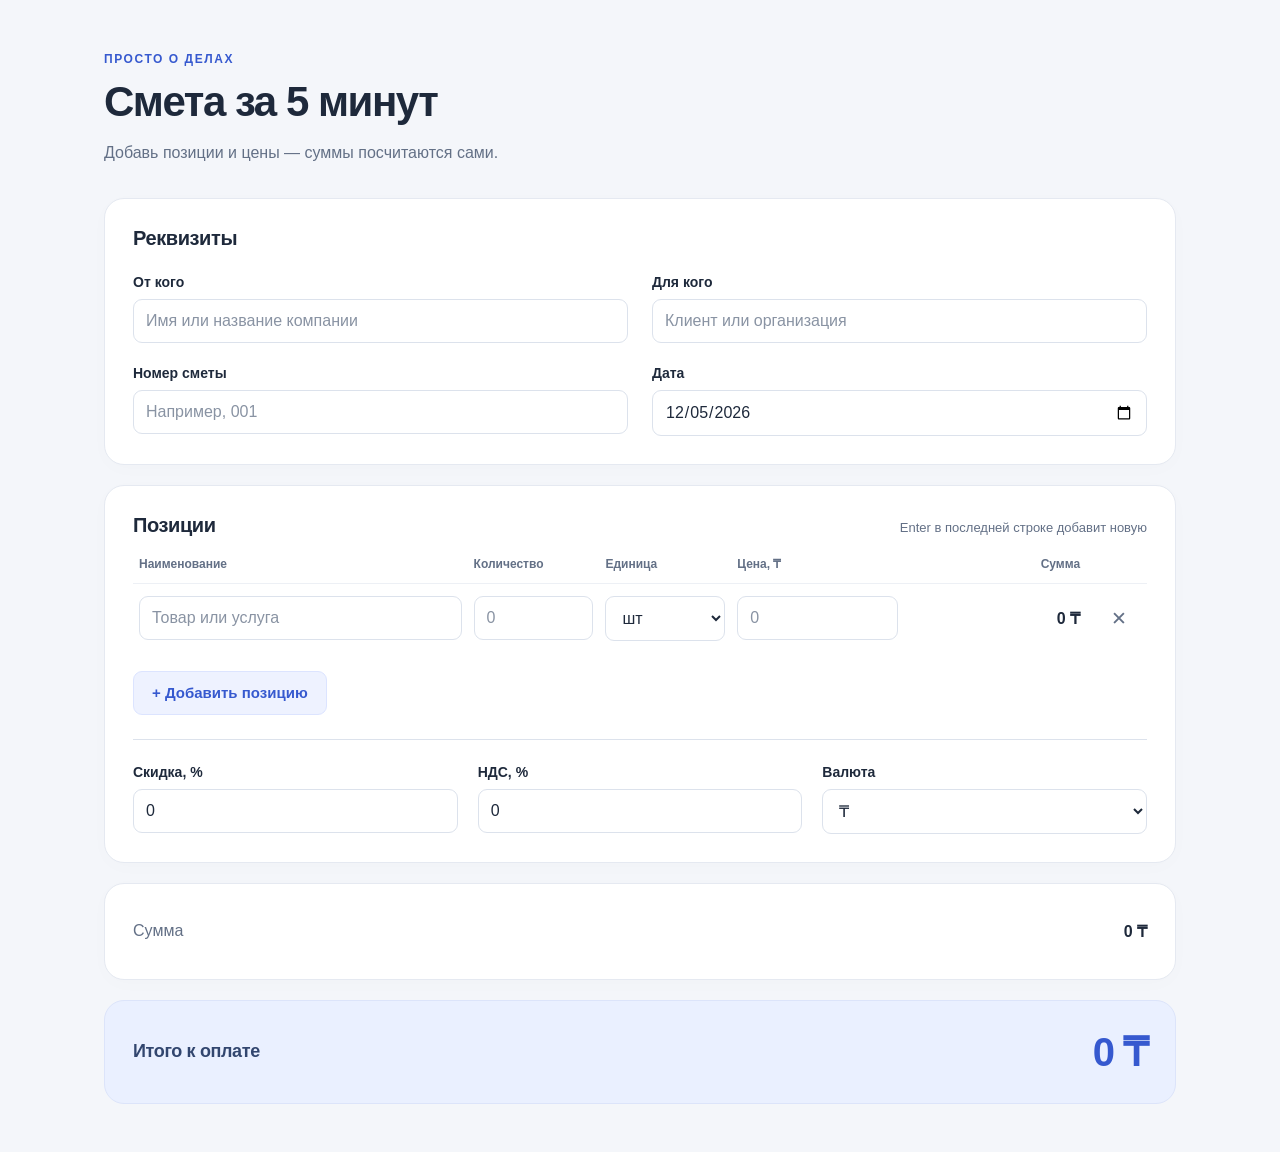
==== index.html @ 7cd18427 "Добавить скидку, НДС и валюту" ====
<!doctype html>
<html lang="ru">
<head>
  <meta charset="UTF-8">
  <meta name="viewport" content="width=device-width, initial-scale=1">
  <title>Смета за 5 минут</title>
  <link rel="stylesheet" href="styles.css">
  <script src="script.js" defer></script>
</head>
<body>
  <main class="page">
    <header class="page-header">
      <p class="eyebrow">ПРОСТО О ДЕЛАХ</p>
      <h1>Смета за 5 минут</h1>
      <p class="hint">Добавь позиции и цены — суммы посчитаются сами.</p>
    </header>

    <section class="card" aria-labelledby="details-heading">
      <h2 id="details-heading">Реквизиты</h2>
      <div class="details-grid">
        <label>От кого<input type="text" name="sender" placeholder="Имя или название компании"></label>
        <label>Для кого<input type="text" name="recipient" placeholder="Клиент или организация"></label>
        <label>Номер сметы<input type="text" name="estimate-number" placeholder="Например, 001"></label>
        <label>Дата<input type="date" name="estimate-date" id="estimate-date"></label>
      </div>
    </section>

    <section class="card positions-card" aria-labelledby="positions-heading">
      <div class="section-heading">
        <h2 id="positions-heading">Позиции</h2>
        <p class="keyboard-hint" id="keyboard-hint">Enter в последней строке добавит новую</p>
      </div>
      <table aria-labelledby="positions-heading" aria-describedby="keyboard-hint">
        <thead>
          <tr><th scope="col">Наименование</th><th scope="col">Количество</th><th scope="col">Единица</th><th scope="col">Цена, <span class="currency-mark">₸</span></th><th scope="col" class="money-heading">Сумма</th><th scope="col"><span class="sr-only">Удаление</span></th></tr>
        </thead>
        <tbody id="positions"></tbody>
      </table>
      <button type="button" id="add-position" class="add-button">+ Добавить позицию</button>
      <div class="adjustments-grid">
        <label>Скидка, %<input type="text" id="discount-percent" inputmode="decimal" value="0" autocomplete="off"></label>
        <label>НДС, %<input type="text" id="vat-percent" inputmode="decimal" value="0" autocomplete="off"></label>
        <label>Валюта<select id="currency"><option value="₸">₸</option><option value="₽">₽</option><option value="$">$</option><option value="€">€</option></select></label>
      </div>
    </section>

    <section class="card summary-card" aria-label="Расчёт итога">
      <dl class="summary-list">
        <div><dt>Сумма</dt><dd><output id="subtotal">0 ₸</output></dd></div>
        <div id="discount-summary" hidden><dt>Скидка</dt><dd><output id="discount-amount">0 ₸</output></dd></div>
        <div id="discounted-summary" hidden><dt>Сумма со скидкой</dt><dd><output id="discounted-total">0 ₸</output></dd></div>
        <div id="vat-summary" hidden><dt>НДС</dt><dd><output id="vat-amount">0 ₸</output></dd></div>
      </dl>
    </section>

    <section class="total-card" aria-labelledby="total-heading">
      <h2 id="total-heading">Итого к оплате</h2>
      <output id="grand-total" aria-live="polite" aria-atomic="true">0 ₸</output>
    </section>
  </main>

  <template id="position-template">
    <tr class="position-row">
      <td><label><span class="mobile-label">Наименование</span><input type="text" class="position-name" aria-label="Наименование" placeholder="Товар или услуга"></label></td>
      <td><label><span class="mobile-label">Количество</span><input type="text" class="quantity" inputmode="decimal" aria-label="Количество" placeholder="0" autocomplete="off"></label></td>
      <td><label><span class="mobile-label">Единица</span><select class="unit" aria-label="Единица"><option value="шт">шт</option><option value="час">час</option><option value="услуга">услуга</option></select></label></td>
      <td><label><span class="mobile-label">Цена, <span class="currency-mark">₸</span></span><input type="text" class="price" inputmode="decimal" aria-label="Цена, ₸" placeholder="0" autocomplete="off"></label></td>
      <td class="row-total-cell"><span class="mobile-label">Сумма</span><output class="row-total" aria-label="Сумма строки">0 ₸</output></td>
      <td class="remove-cell"><button type="button" class="remove-button" aria-label="Удалить позицию" title="Удалить позицию">✕</button></td>
    </tr>
  </template>
</body>
</html>
---- styles.css ----
:root {
  color-scheme: light;
  font-family: -apple-system, BlinkMacSystemFont, "Segoe UI", sans-serif;
  color: #1e293b;
  background: #f4f6fa;
  --accent: #3659cf;
  --muted: #637086;
  --border: #dce2ec;
}

* { box-sizing: border-box; }
body { margin: 0; }
.page { width: min(1120px, 100%); margin: 0 auto; padding: 52px 24px 48px; }
.page-header { margin-bottom: 32px; }
.eyebrow { color: var(--accent); font-size: 12px; font-weight: 750; letter-spacing: .13em; margin: 0 0 12px; }
h1 { margin: 0; font-size: clamp(30px, 5vw, 42px); line-height: 1.15; letter-spacing: -.035em; }
.hint { color: var(--muted); margin: 14px 0 0; line-height: 1.6; }
h2 { font-size: 20px; margin: 0; letter-spacing: -.02em; }
.card { background: #fff; border: 1px solid #e5e9f1; border-radius: 20px; padding: 28px; margin-bottom: 20px; box-shadow: 0 4px 20px #1e293b04; }
.details-grid { display: grid; grid-template-columns: repeat(2, minmax(0, 1fr)); gap: 22px 24px; margin-top: 24px; }
label { display: block; min-width: 0; font-size: 14px; font-weight: 600; }
input, select, button { font: inherit; min-height: 44px; min-width: 44px; }
input, select { width: 100%; border: 1px solid var(--border); border-radius: 9px; background: #fff; color: #1e293b; padding: 12px; font-size: 16px; font-weight: 400; }
.details-grid input { margin-top: 9px; }
input::placeholder { color: #8993a3; }
button { cursor: pointer; border-radius: 9px; transition: background .15s; }
input:focus-visible, select:focus-visible, button:focus-visible { outline: 3px solid var(--accent); outline-offset: 3px; }
.section-heading { display: flex; flex-wrap: wrap; align-items: baseline; justify-content: space-between; gap: 12px; margin-bottom: 20px; }
.keyboard-hint { color: var(--muted); font-size: 13px; margin: 0; }
table { width: 100%; border-collapse: collapse; table-layout: fixed; }
th { text-align: left; color: var(--muted); font-size: 12px; font-weight: 600; padding: 0 6px 12px; }
th:first-child { width: 33%; }
th:nth-child(2) { width: 13%; }
th:nth-child(3) { width: 13%; }
th:nth-child(4) { width: 17%; }
th:nth-child(5) { width: 18%; }
th:last-child { width: 56px; }
td { padding: 12px 6px; border-top: 1px solid #edf0f5; vertical-align: middle; }
.money-heading, .row-total-cell { text-align: right; }
.row-total { font-weight: 650; font-size: 16px; overflow-wrap: anywhere; }
.remove-cell { text-align: right; }
.remove-button { width: 44px; padding: 0; background: transparent; color: var(--muted); border: 1px solid transparent; font-size: 19px; }
.remove-button:hover { background: #eef1f7; color: #1e293b; }
.add-button { color: var(--accent); background: #eef2ff; border: 1px solid #dce4ff; font-size: 15px; font-weight: 650; padding: 12px 18px; margin-top: 18px; }
.add-button:hover { background: #e0e7ff; }
.adjustments-grid { display: grid; grid-template-columns: repeat(3, minmax(0, 1fr)); gap: 20px; margin-top: 24px; padding-top: 24px; border-top: 1px solid var(--border); }
.adjustments-grid input, .adjustments-grid select { margin-top: 9px; }
.summary-list { margin: 0; }
.summary-list > div { display: flex; justify-content: space-between; gap: 20px; padding: 10px 0; }
.summary-list > [hidden] { display: none; }
.summary-list dt { color: var(--muted); }
.summary-list dd { margin: 0; font-weight: 650; text-align: right; overflow-wrap: anywhere; min-width: 0; }
.total-card { display: flex; align-items: center; justify-content: space-between; gap: 20px; background: #eaf0ff; border: 1px solid #dce4fa; border-radius: 20px; padding: 28px; }
.total-card h2 { color: #32466f; font-size: 18px; }
#grand-total { color: var(--accent); font-size: clamp(28px, 5vw, 40px); font-weight: 750; letter-spacing: -.035em; text-align: right; overflow-wrap: anywhere; min-width: 0; }
.mobile-label { display: none; }
.sr-only { position: absolute; width: 1px; height: 1px; padding: 0; margin: -1px; overflow: hidden; clip: rect(0, 0, 0, 0); white-space: nowrap; border: 0; }

@media (min-width: 641px) and (max-width: 900px) {
  .page { padding-inline: 16px; }
  .card { padding: 20px 14px; }
  th:first-child { width: 25%; }
  th:nth-child(2) { width: 15%; }
  th:nth-child(3) { width: 15%; }
  th:nth-child(5) { width: 20%; }
  td { padding-inline: 4px; }
  td input, td select { padding-inline: 7px; }
}

@media (max-width: 640px) {
  .page { padding: 28px 16px; }
  .page-header { margin-bottom: 24px; }
  .card { padding: 22px 18px; border-radius: 16px; }
  .details-grid { grid-template-columns: minmax(0, 1fr); gap: 18px; }
  .adjustments-grid { grid-template-columns: minmax(0, 1fr); gap: 18px; }
  table, tbody { display: block; }
  thead { display: none; }
  .position-row { display: grid; grid-template-columns: minmax(0, 1fr) minmax(0, 1fr); gap: 16px 12px; padding: 18px 14px; border: 1px solid var(--border); border-radius: 12px; margin-bottom: 14px; }
  td { display: block; border: 0; padding: 0; min-width: 0; }
  td:first-child, td:nth-child(4) { grid-column: 1 / -1; }
  .mobile-label { display: block; color: var(--muted); font-size: 13px; font-weight: 600; margin-bottom: 8px; }
  .row-total-cell { text-align: left; align-self: center; }
  .row-total { font-size: 19px; }
  .remove-cell { align-self: end; }
  .remove-button { border-color: var(--border); }
  .add-button { width: 100%; margin-top: 2px; }
  .total-card { padding: 24px 20px; border-radius: 16px; flex-wrap: wrap; }
  #grand-total { margin-left: auto; max-width: 100%; }
}
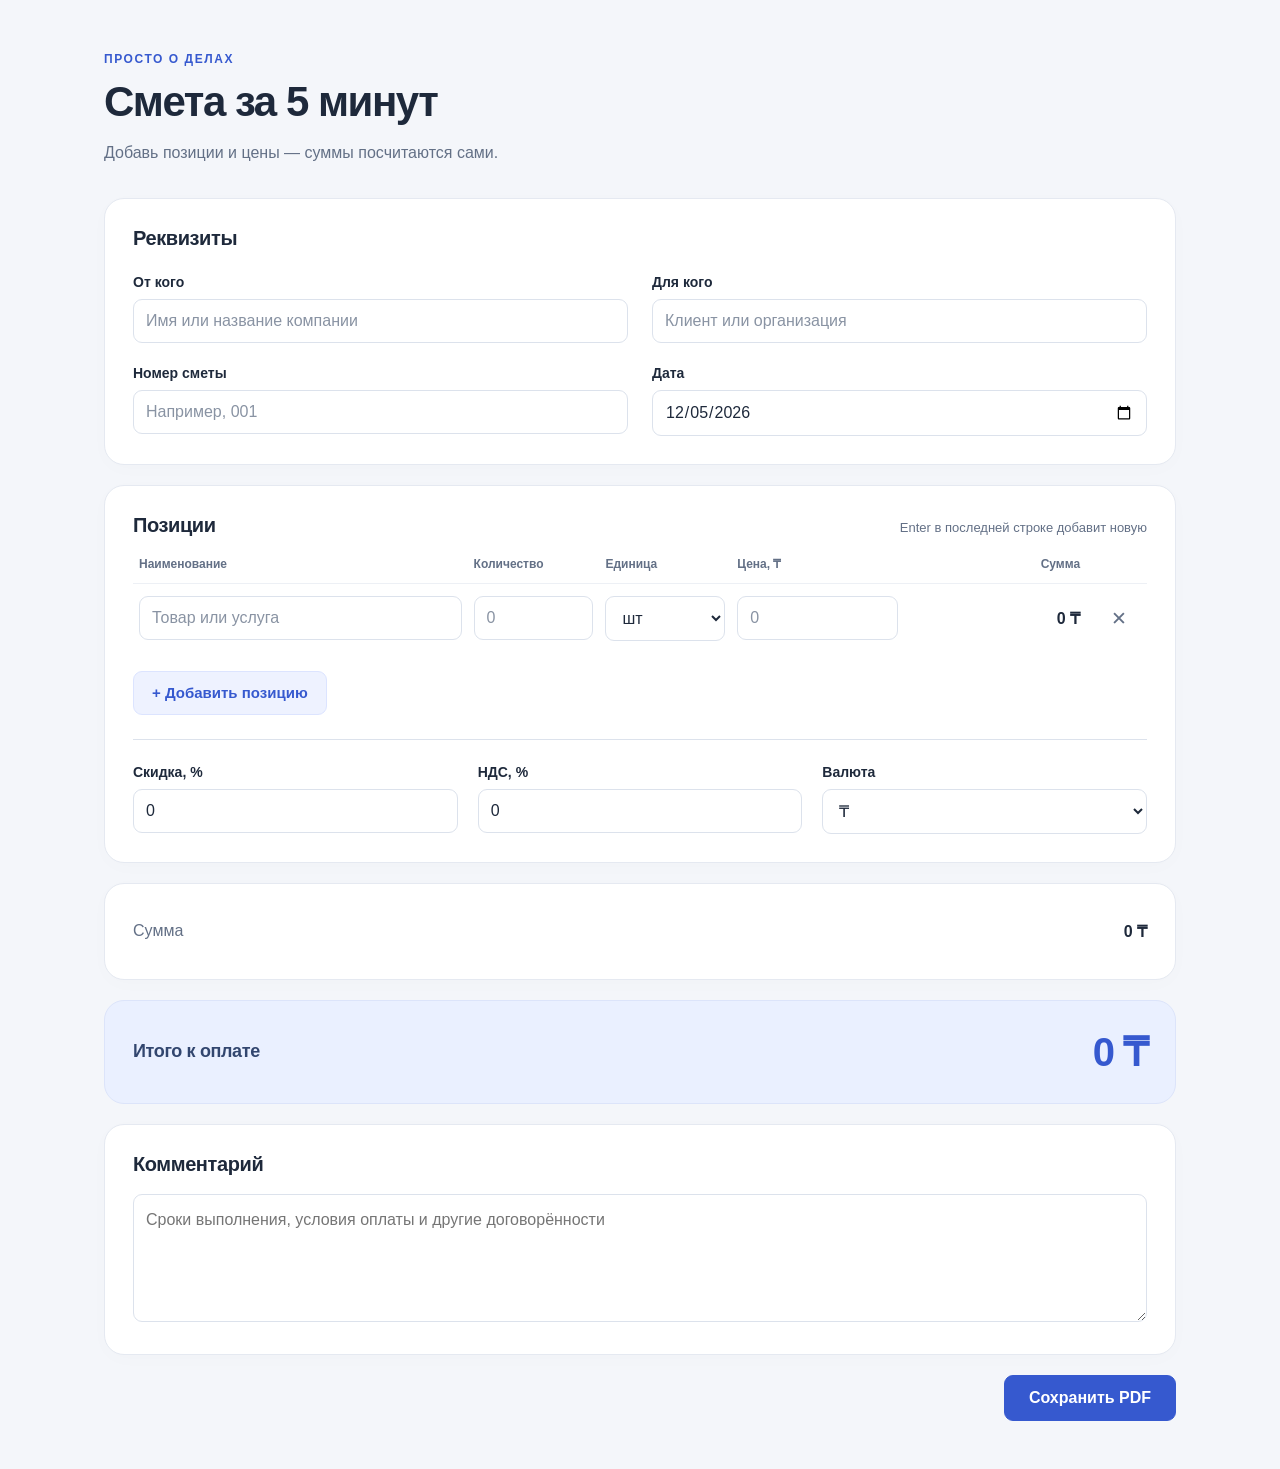
==== commit 5063609e: "Добавить PDF для клиента" ====
--- a/index.html
+++ b/index.html
@@ -14,6 +14,7 @@
       <h1>Смета за 5 минут</h1>
       <p class="hint">Добавь позиции и цены — суммы посчитаются сами.</p>
     </header>
+    <h1 id="print-title" class="print-only"></h1>
 
     <section class="card" aria-labelledby="details-heading">
       <h2 id="details-heading">Реквизиты</h2>
@@ -57,6 +58,15 @@
       <h2 id="total-heading">Итого к оплате</h2>
       <output id="grand-total" aria-live="polite" aria-atomic="true">0 ₸</output>
     </section>
+
+    <section class="card comment-card" aria-labelledby="comment-heading">
+      <h2 id="comment-heading"><label for="comment">Комментарий</label></h2>
+      <textarea id="comment" name="comment" rows="4" placeholder="Сроки выполнения, условия оплаты и другие договорённости"></textarea>
+    </section>
+    <p class="print-only signature">Подпись ____________________</p>
+    <div class="print-actions">
+      <button type="button" id="save-pdf">Сохранить PDF</button>
+    </div>
   </main>
 
   <template id="position-template">
--- a/styles.css
+++ b/styles.css
@@ -19,12 +19,12 @@
 .card { background: #fff; border: 1px solid #e5e9f1; border-radius: 20px; padding: 28px; margin-bottom: 20px; box-shadow: 0 4px 20px #1e293b04; }
 .details-grid { display: grid; grid-template-columns: repeat(2, minmax(0, 1fr)); gap: 22px 24px; margin-top: 24px; }
 label { display: block; min-width: 0; font-size: 14px; font-weight: 600; }
-input, select, button { font: inherit; min-height: 44px; min-width: 44px; }
-input, select { width: 100%; border: 1px solid var(--border); border-radius: 9px; background: #fff; color: #1e293b; padding: 12px; font-size: 16px; font-weight: 400; }
+input, select, textarea, button { font: inherit; min-height: 44px; min-width: 44px; }
+input, select, textarea { width: 100%; border: 1px solid var(--border); border-radius: 9px; background: #fff; color: #1e293b; padding: 12px; font-size: 16px; font-weight: 400; }
 .details-grid input { margin-top: 9px; }
 input::placeholder { color: #8993a3; }
 button { cursor: pointer; border-radius: 9px; transition: background .15s; }
-input:focus-visible, select:focus-visible, button:focus-visible { outline: 3px solid var(--accent); outline-offset: 3px; }
+input:focus-visible, select:focus-visible, textarea:focus-visible, button:focus-visible { outline: 3px solid var(--accent); outline-offset: 3px; }
 .section-heading { display: flex; flex-wrap: wrap; align-items: baseline; justify-content: space-between; gap: 12px; margin-bottom: 20px; }
 .keyboard-hint { color: var(--muted); font-size: 13px; margin: 0; }
 table { width: 100%; border-collapse: collapse; table-layout: fixed; }
@@ -55,6 +55,13 @@
 #grand-total { color: var(--accent); font-size: clamp(28px, 5vw, 40px); font-weight: 750; letter-spacing: -.035em; text-align: right; overflow-wrap: anywhere; min-width: 0; }
 .mobile-label { display: none; }
 .sr-only { position: absolute; width: 1px; height: 1px; padding: 0; margin: -1px; overflow: hidden; clip: rect(0, 0, 0, 0); white-space: nowrap; border: 0; }
+.print-only, .print-value { display: none; }
+.comment-card { margin-top: 20px; }
+.comment-card h2 label { font-size: inherit; }
+textarea { margin-top: 18px; resize: vertical; line-height: 1.6; }
+.print-actions { display: flex; justify-content: flex-end; }
+#save-pdf { background: var(--accent); color: #fff; border: 1px solid var(--accent); padding: 13px 24px; font-weight: 650; }
+#save-pdf:hover { background: #2847b1; }
 
 @media (min-width: 641px) and (max-width: 900px) {
   .page { padding-inline: 16px; }
@@ -87,3 +94,42 @@
   .total-card { padding: 24px 20px; border-radius: 16px; flex-wrap: wrap; }
   #grand-total { margin-left: auto; max-width: 100%; }
 }
+
+@page { size: A4 portrait; margin: 15mm; }
+
+@media print {
+  :root, body { background: #fff; color: #000; font-size: 11pt; }
+  .page { width: 100%; max-width: none; padding: 0; margin: 0; }
+  .page-header, button, .print-actions, .adjustments-grid,
+  .keyboard-hint, .remove-cell, th:last-child, .mobile-label,
+  input, select, textarea { display: none !important; }
+  .print-only, .print-value { display: block; }
+  #print-title { font-size: 20pt; line-height: 1.3; letter-spacing: 0; margin: 0 0 8mm; overflow-wrap: anywhere; }
+  .card, .total-card { background: #fff; border: 0; border-radius: 0; padding: 0; box-shadow: none; margin: 0 0 6mm; }
+  h2 { font-size: 13pt; margin-bottom: 3mm; color: #000; }
+  label { font-size: 11pt; }
+  .details-grid { grid-template-columns: repeat(2, minmax(0, 1fr)); gap: 4mm 8mm; margin-top: 3mm; }
+  .details-grid .print-value { margin-top: 1mm; font-weight: 400; }
+  .print-value { white-space: pre-wrap; overflow-wrap: anywhere; font-weight: 400; }
+  .section-heading { display: block; margin-bottom: 3mm; }
+  table { display: table; width: 100%; border-collapse: collapse; table-layout: fixed; }
+  thead { display: table-header-group; }
+  tbody { display: table-row-group; }
+  .position-row { display: table-row; border: 0; padding: 0; margin: 0; break-inside: avoid; }
+  th, td { display: table-cell; border: 1px solid #777; padding: 2.5mm; vertical-align: top; font-size: 10pt; color: #000; }
+  th:first-child { width: 35%; }
+  th:nth-child(2), th:nth-child(3) { width: 13%; }
+  th:nth-child(4) { width: 18%; }
+  th:nth-child(5) { width: 21%; }
+  td label, .row-total { font-size: 10pt; }
+  .row-total-cell { text-align: right; }
+  .summary-card, .total-card { width: 85mm; max-width: 100%; margin-left: auto; break-inside: avoid; }
+  .summary-card { margin-bottom: 2mm; }
+  .summary-list > div { padding: 1.5mm 0; gap: 4mm; }
+  .summary-list dt { color: #000; }
+  .total-card { display: flex; flex-wrap: nowrap; gap: 4mm; padding-top: 3mm; border-top: 1px solid #777; }
+  .total-card h2 { font-size: 12pt; color: #000; margin: 0; }
+  #grand-total { font-size: 16pt; color: #000; letter-spacing: 0; margin-left: auto; }
+  .comment-card { margin-top: 6mm; }
+  .signature { margin-top: 10mm; break-inside: avoid; }
+}
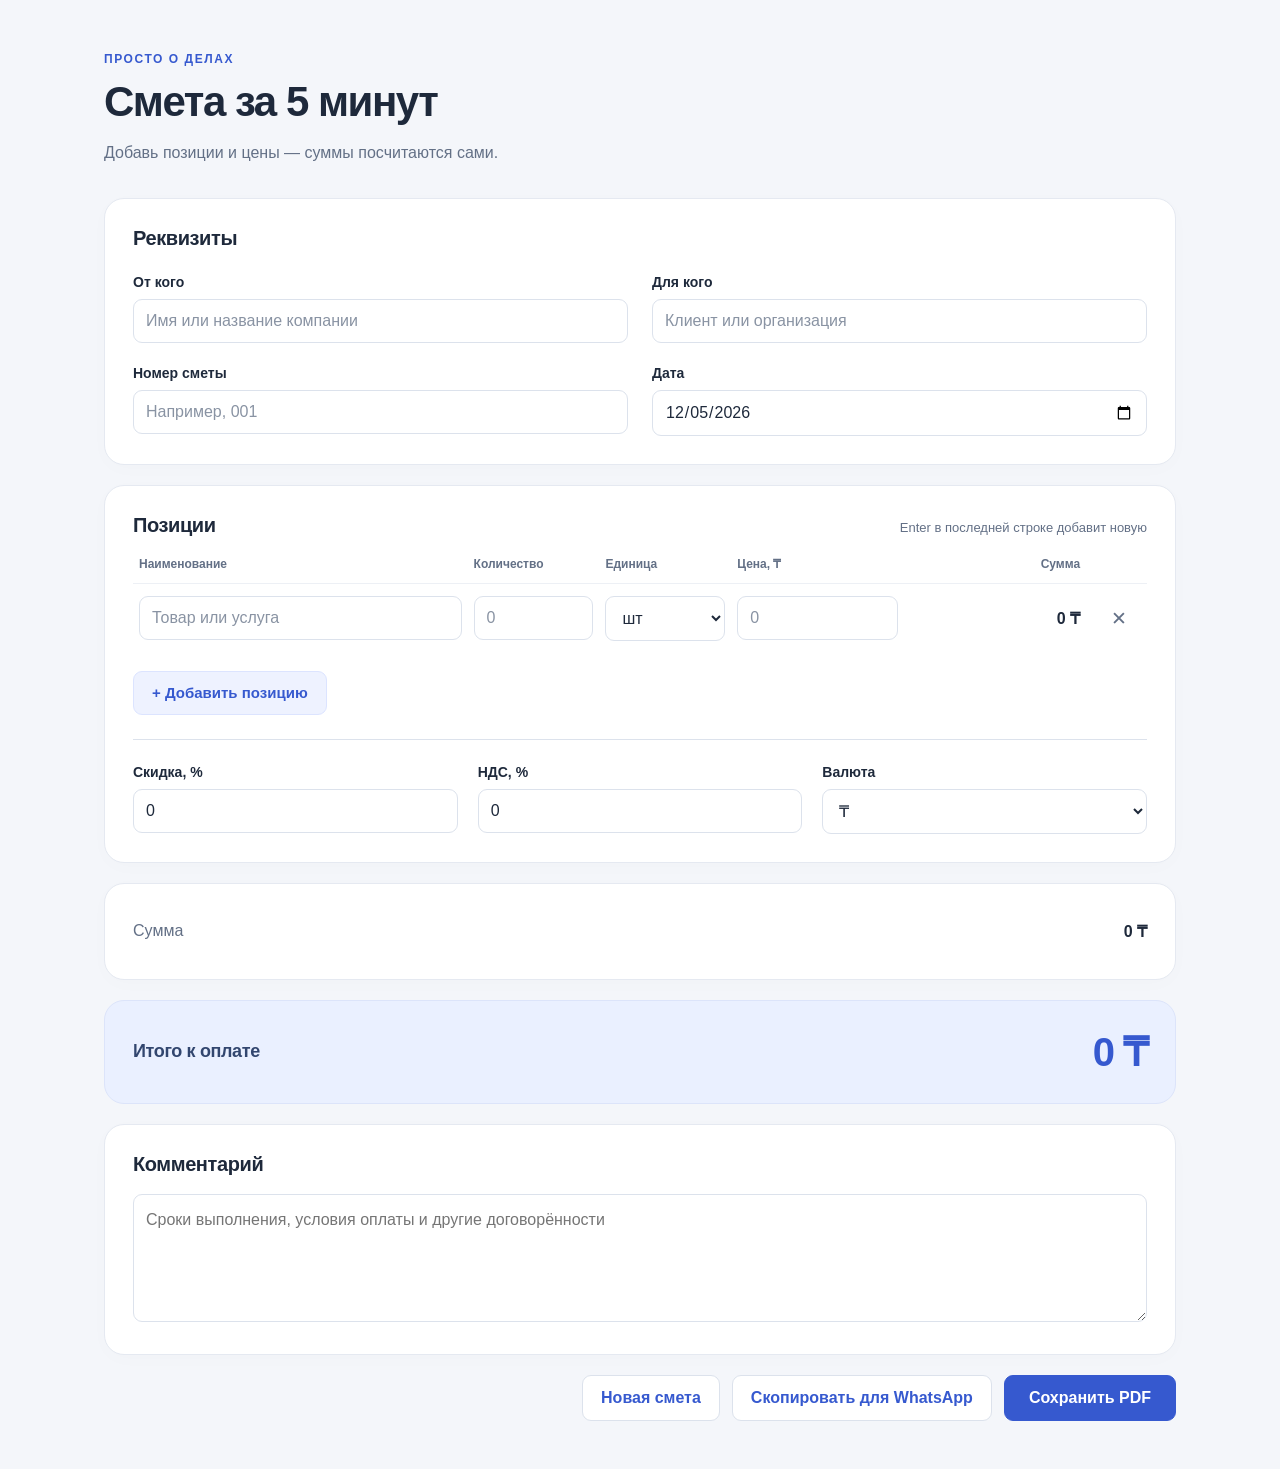
==== commit cbbe1694: "Добавить черновик и копирование для WhatsApp" ====
--- a/index.html
+++ b/index.html
@@ -65,8 +65,16 @@
     </section>
     <p class="print-only signature">Подпись ____________________</p>
     <div class="print-actions">
+      <button type="button" id="new-estimate" class="secondary-button">Новая смета</button>
+      <button type="button" id="copy-whatsapp" class="secondary-button">Скопировать для WhatsApp</button>
       <button type="button" id="save-pdf">Сохранить PDF</button>
     </div>
+    <p id="copy-status" class="action-status" role="status"></p>
+    <p id="storage-status" class="action-status" role="status"></p>
+    <section id="manual-copy" class="card" hidden>
+      <label for="share-text">Скопируй текст вручную</label>
+      <textarea id="share-text" rows="8" readonly></textarea>
+    </section>
   </main>
 
   <template id="position-template">
--- a/styles.css
+++ b/styles.css
@@ -59,7 +59,11 @@
 .comment-card { margin-top: 20px; }
 .comment-card h2 label { font-size: inherit; }
 textarea { margin-top: 18px; resize: vertical; line-height: 1.6; }
-.print-actions { display: flex; justify-content: flex-end; }
+.print-actions { display: flex; justify-content: flex-end; flex-wrap: wrap; gap: 12px; }
+.secondary-button { padding: 13px 18px; background: #fff; border: 1px solid var(--border); color: var(--accent); font-weight: 600; }
+.secondary-button:hover { background: #eef2ff; }
+.action-status { color: var(--muted); font-size: 14px; text-align: right; }
+.action-status:empty { display: none; }
 #save-pdf { background: var(--accent); color: #fff; border: 1px solid var(--accent); padding: 13px 24px; font-weight: 650; }
 #save-pdf:hover { background: #2847b1; }
 
@@ -91,6 +95,7 @@
   .remove-cell { align-self: end; }
   .remove-button { border-color: var(--border); }
   .add-button { width: 100%; margin-top: 2px; }
+  .print-actions button { width: 100%; }
   .total-card { padding: 24px 20px; border-radius: 16px; flex-wrap: wrap; }
   #grand-total { margin-left: auto; max-width: 100%; }
 }
@@ -100,7 +105,7 @@
 @media print {
   :root, body { background: #fff; color: #000; font-size: 11pt; }
   .page { width: 100%; max-width: none; padding: 0; margin: 0; }
-  .page-header, button, .print-actions, .adjustments-grid,
+  .page-header, button, .print-actions, .adjustments-grid, .action-status, #manual-copy,
   .keyboard-hint, .remove-cell, th:last-child, .mobile-label,
   input, select, textarea { display: none !important; }
   .print-only, .print-value { display: block; }
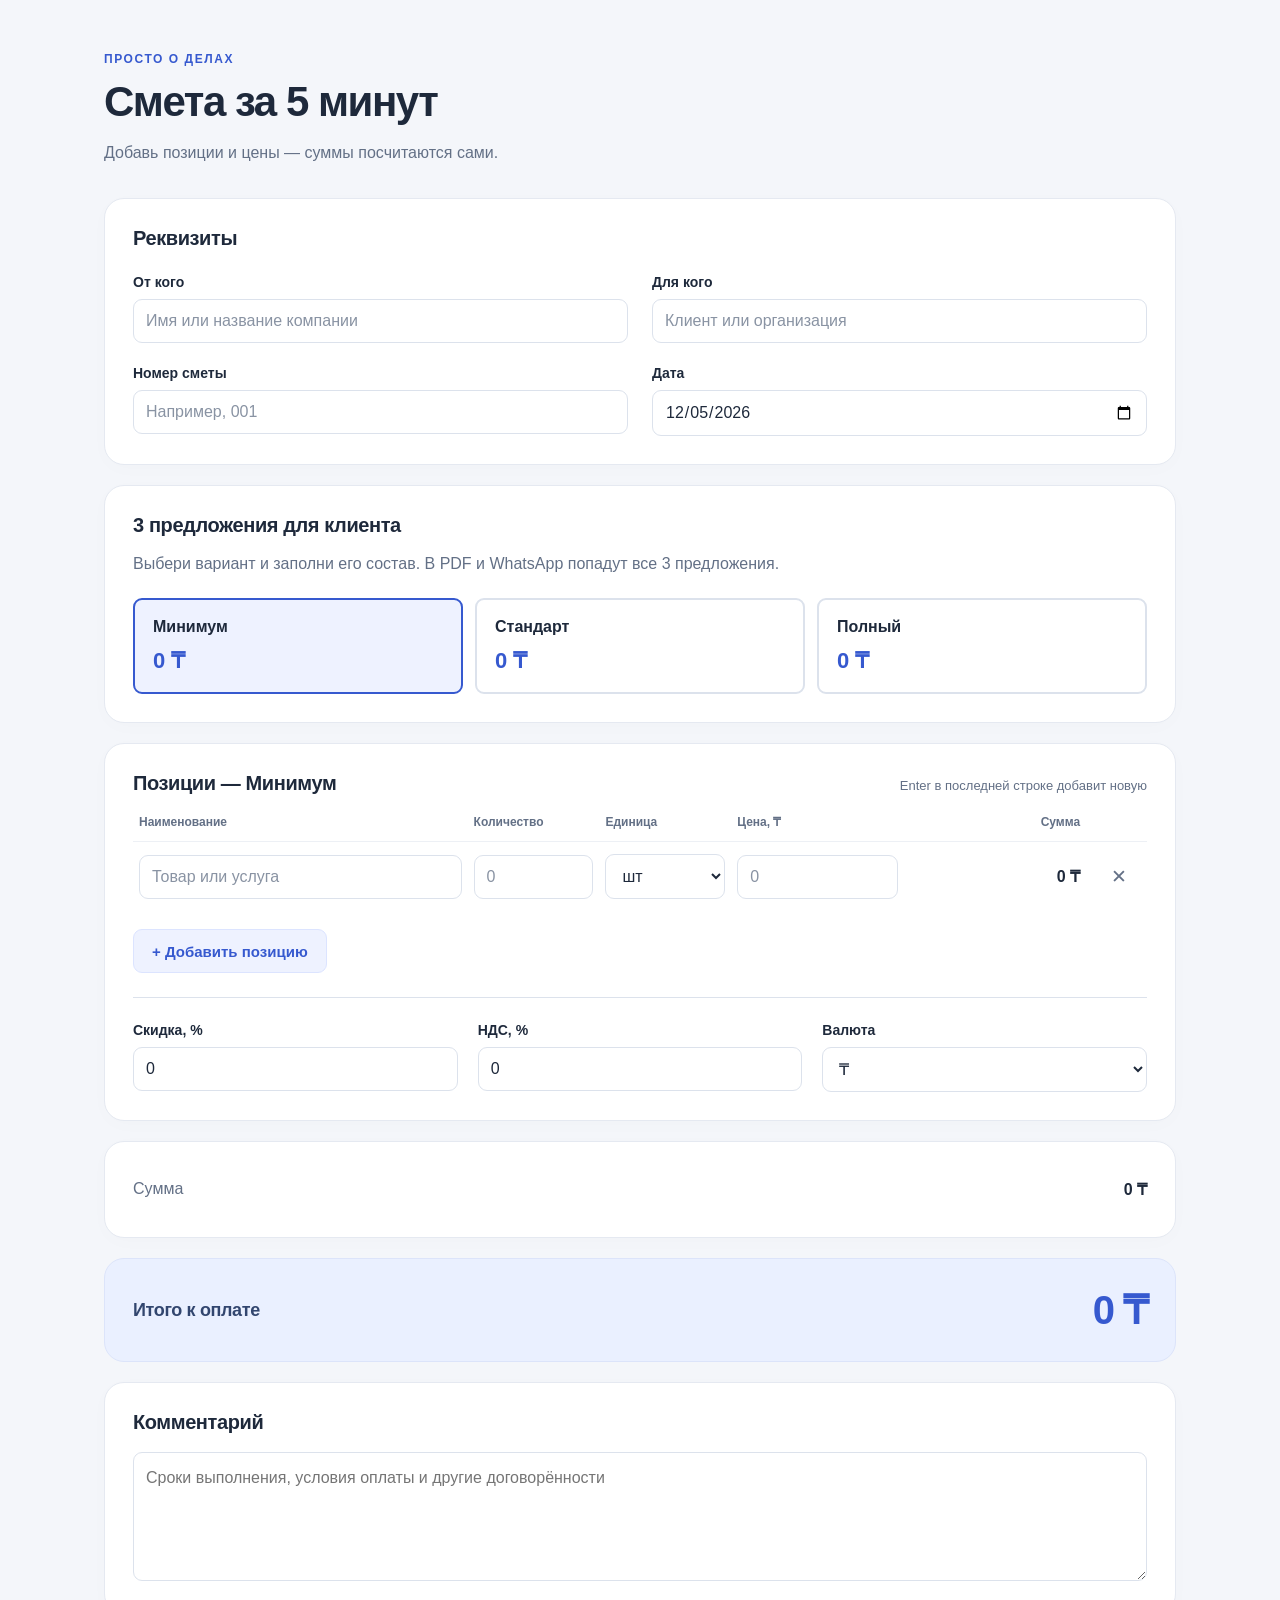
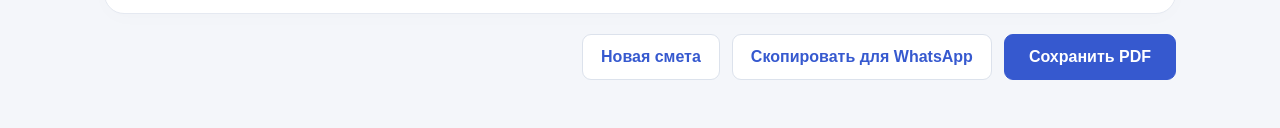
==== commit d078efc5: "Добавить 3 варианта Минимум Стандарт Полный" ====
--- a/index.html
+++ b/index.html
@@ -26,9 +26,19 @@
       </div>
     </section>
 
-    <section class="card positions-card" aria-labelledby="positions-heading">
+    <section class="card offers-card" aria-labelledby="offers-heading">
+      <h2 id="offers-heading">3 предложения для клиента</h2>
+      <p class="hint">Выбери вариант и заполни его состав. В PDF и WhatsApp попадут все 3 предложения.</p>
+      <div class="offer-options" role="group" aria-label="Редактируемое предложение">
+        <button type="button" class="offer-option" data-offer="0" aria-pressed="true"><span>Минимум</span><output id="offer-total-0">0 ₸</output></button>
+        <button type="button" class="offer-option" data-offer="1" aria-pressed="false"><span>Стандарт</span><output id="offer-total-1">0 ₸</output></button>
+        <button type="button" class="offer-option" data-offer="2" aria-pressed="false"><span>Полный</span><output id="offer-total-2">0 ₸</output></button>
+      </div>
+    </section>
+
+    <section class="card positions-card offer-editor" aria-labelledby="positions-heading">
       <div class="section-heading">
-        <h2 id="positions-heading">Позиции</h2>
+        <h2 id="positions-heading">Позиции — Минимум</h2>
         <p class="keyboard-hint" id="keyboard-hint">Enter в последней строке добавит новую</p>
       </div>
       <table aria-labelledby="positions-heading" aria-describedby="keyboard-hint">
@@ -45,7 +55,7 @@
       </div>
     </section>
 
-    <section class="card summary-card" aria-label="Расчёт итога">
+    <section class="card summary-card offer-editor" aria-label="Расчёт итога">
       <dl class="summary-list">
         <div><dt>Сумма</dt><dd><output id="subtotal">0 ₸</output></dd></div>
         <div id="discount-summary" hidden><dt>Скидка</dt><dd><output id="discount-amount">0 ₸</output></dd></div>
@@ -54,10 +64,11 @@
       </dl>
     </section>
 
-    <section class="total-card" aria-labelledby="total-heading">
+    <section class="total-card offer-editor" aria-labelledby="total-heading">
       <h2 id="total-heading">Итого к оплате</h2>
       <output id="grand-total" aria-live="polite" aria-atomic="true">0 ₸</output>
     </section>
+    <div id="print-offers" class="print-only"></div>
 
     <section class="card comment-card" aria-labelledby="comment-heading">
       <h2 id="comment-heading"><label for="comment">Комментарий</label></h2>
--- a/styles.css
+++ b/styles.css
@@ -64,6 +64,11 @@
 .secondary-button:hover { background: #eef2ff; }
 .action-status { color: var(--muted); font-size: 14px; text-align: right; }
 .action-status:empty { display: none; }
+.offer-options { display: grid; grid-template-columns: repeat(3, minmax(0, 1fr)); gap: 12px; margin-top: 22px; }
+.offer-option { display: flex; flex-direction: column; align-items: flex-start; gap: 12px; min-width: 0; padding: 18px; text-align: left; background: #fff; border: 2px solid var(--border); color: #1e293b; }
+.offer-option[aria-pressed="true"] { border-color: var(--accent); background: #eef2ff; }
+.offer-option span { font-weight: 650; }
+.offer-option output { font-size: 22px; font-weight: 750; color: var(--accent); overflow-wrap: anywhere; max-width: 100%; }
 #save-pdf { background: var(--accent); color: #fff; border: 1px solid var(--accent); padding: 13px 24px; font-weight: 650; }
 #save-pdf:hover { background: #2847b1; }
 
@@ -96,6 +101,8 @@
   .remove-button { border-color: var(--border); }
   .add-button { width: 100%; margin-top: 2px; }
   .print-actions button { width: 100%; }
+  .offer-options { grid-template-columns: minmax(0, 1fr); }
+  .offer-option { flex-direction: row; justify-content: space-between; align-items: center; gap: 16px; }
   .total-card { padding: 24px 20px; border-radius: 16px; flex-wrap: wrap; }
   #grand-total { margin-left: auto; max-width: 100%; }
 }
@@ -105,8 +112,8 @@
 @media print {
   :root, body { background: #fff; color: #000; font-size: 11pt; }
   .page { width: 100%; max-width: none; padding: 0; margin: 0; }
-  .page-header, button, .print-actions, .adjustments-grid, .action-status, #manual-copy,
-  .keyboard-hint, .remove-cell, th:last-child, .mobile-label,
+  .page-header, button, .print-actions, .adjustments-grid, .action-status, #manual-copy, .offers-card, .offer-editor,
+  .keyboard-hint, .remove-cell, .positions-card th:last-child, .mobile-label,
   input, select, textarea { display: none !important; }
   .print-only, .print-value { display: block; }
   #print-title { font-size: 20pt; line-height: 1.3; letter-spacing: 0; margin: 0 0 8mm; overflow-wrap: anywhere; }
@@ -137,4 +144,10 @@
   #grand-total { font-size: 16pt; color: #000; letter-spacing: 0; margin-left: auto; }
   .comment-card { margin-top: 6mm; }
   .signature { margin-top: 10mm; break-inside: avoid; }
+  .print-offer { margin-bottom: 8mm; break-inside: avoid; }
+  .print-offer h2 { margin: 0 0 3mm; }
+  .print-offer table { margin-bottom: 3mm; }
+  .print-offer td { white-space: pre-wrap; overflow-wrap: anywhere; }
+  .print-offer .summary-list { width: 85mm; max-width: 100%; margin-left: auto; }
+  .print-offer .print-payable { border-top: 1px solid #777; margin-top: 2mm; padding-top: 3mm; font-weight: 700; }
 }
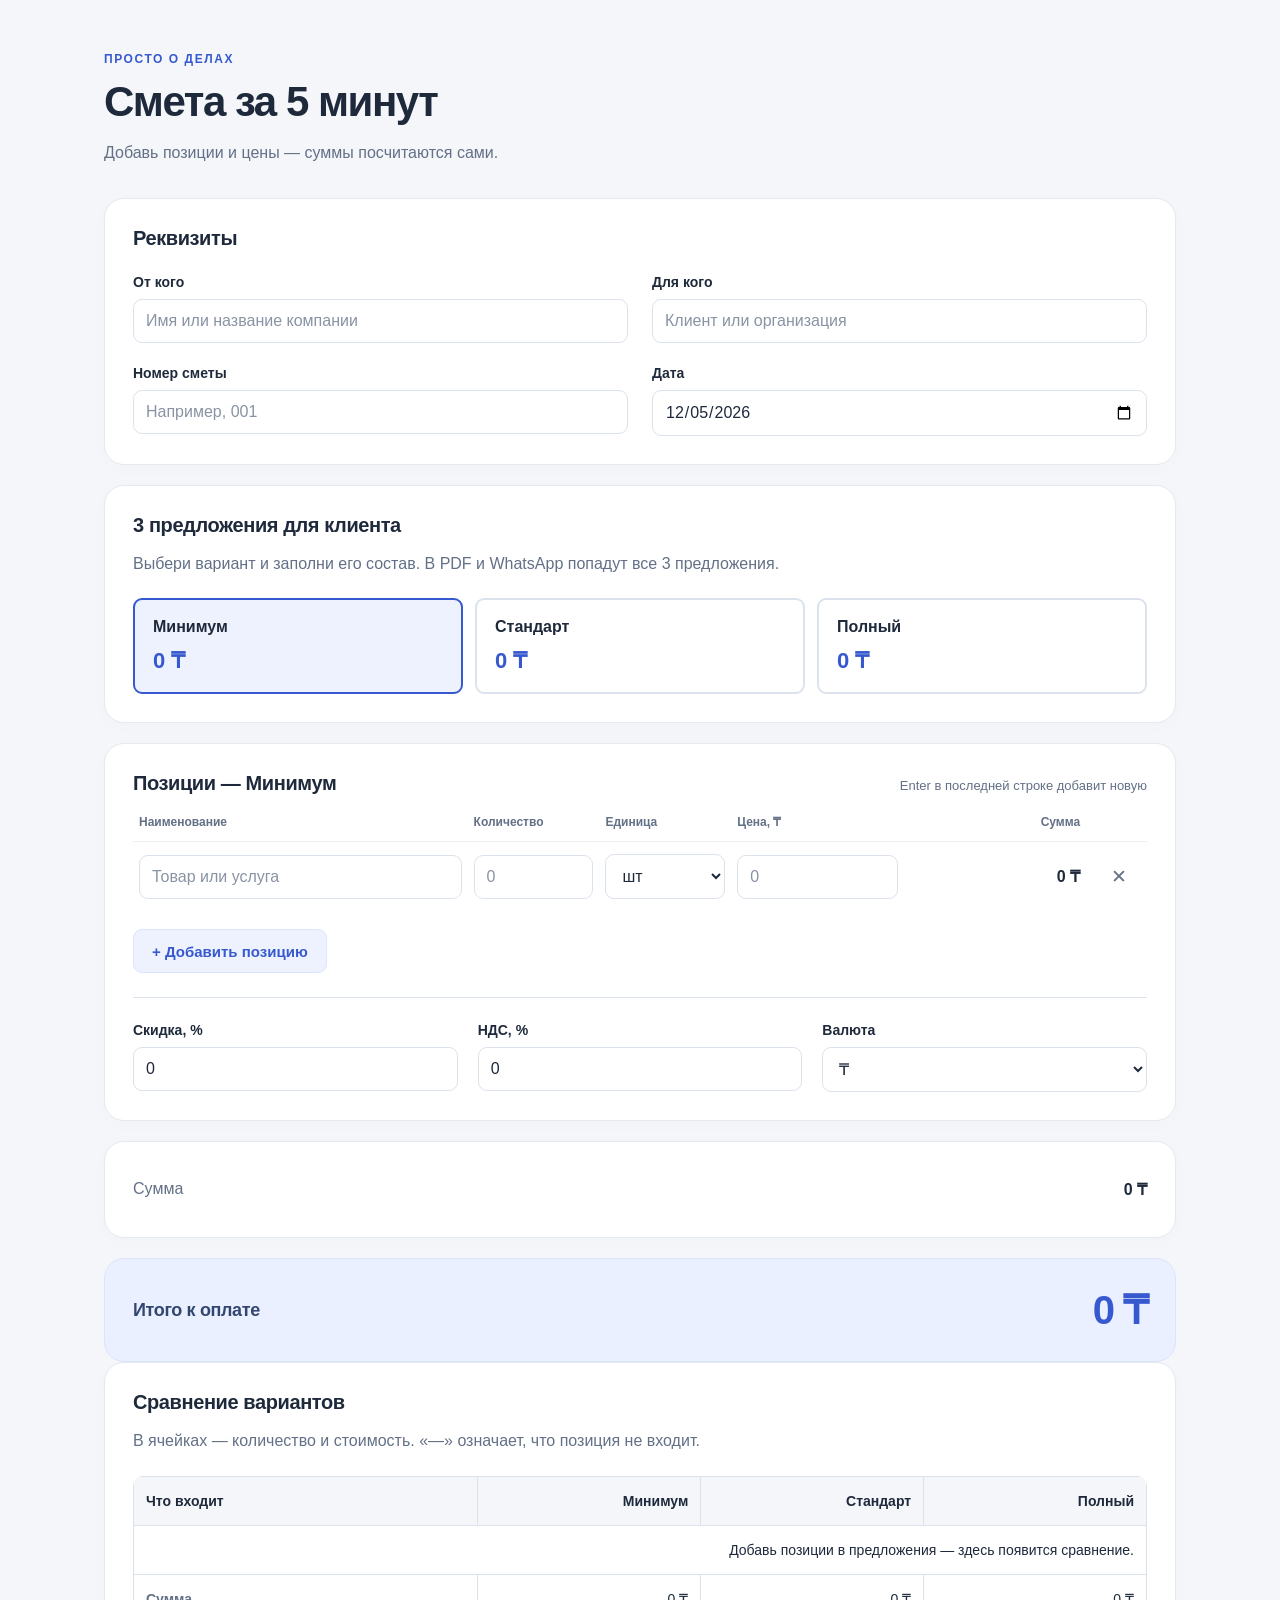
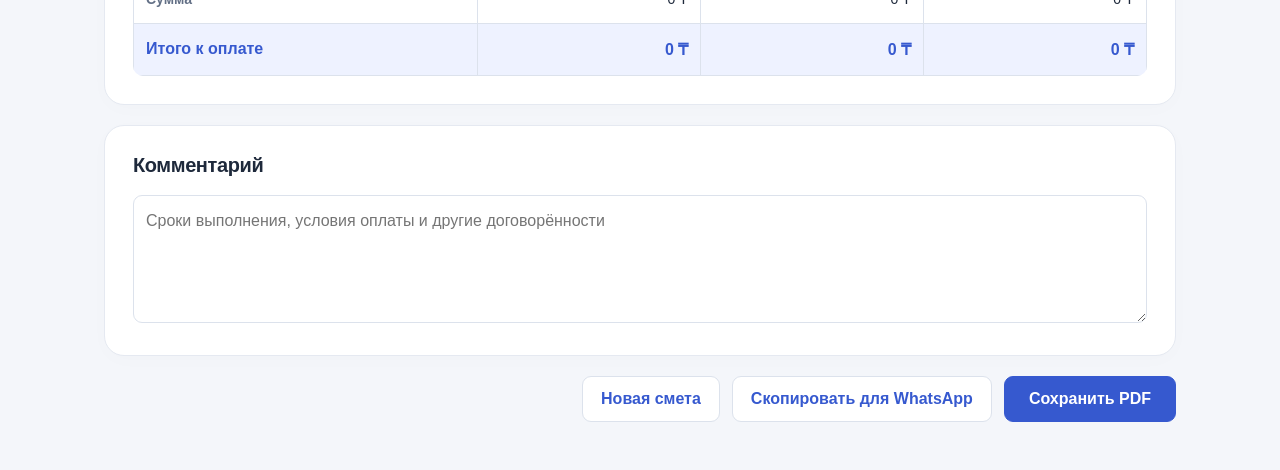
==== commit b47132e0: "Добавить таблицу сравнения тарифов" ====
--- a/index.html
+++ b/index.html
@@ -68,6 +68,12 @@
       <h2 id="total-heading">Итого к оплате</h2>
       <output id="grand-total" aria-live="polite" aria-atomic="true">0 ₸</output>
     </section>
+    <section class="card comparison-card" aria-labelledby="comparison-heading">
+      <h2 id="comparison-heading">Сравнение вариантов</h2>
+      <p class="hint comparison-hint">В ячейках — количество и стоимость. «—» означает, что позиция не входит.</p>
+      <p class="comparison-scroll-hint">Листай таблицу влево и вправо, чтобы увидеть все варианты.</p>
+      <div id="comparison" class="comparison-scroll" tabindex="0" role="region" aria-labelledby="comparison-heading"></div>
+    </section>
     <div id="print-offers" class="print-only"></div>
 
     <section class="card comment-card" aria-labelledby="comment-heading">
--- a/styles.css
+++ b/styles.css
@@ -71,6 +71,23 @@
 .offer-option output { font-size: 22px; font-weight: 750; color: var(--accent); overflow-wrap: anywhere; max-width: 100%; }
 #save-pdf { background: var(--accent); color: #fff; border: 1px solid var(--accent); padding: 13px 24px; font-weight: 650; }
 #save-pdf:hover { background: #2847b1; }
+.comparison-scroll { overflow-x: auto; margin-top: 22px; border-radius: 10px; }
+.comparison-scroll:focus-visible { outline: 3px solid var(--accent); outline-offset: 3px; }
+.comparison-table { display: table; min-width: 580px; width: 100%; border-collapse: collapse; }
+.comparison-table thead { display: table-header-group; }
+.comparison-table tbody { display: table-row-group; }
+.comparison-table tfoot { display: table-footer-group; }
+.comparison-table tr { display: table-row; }
+.comparison-table th, .comparison-table td { display: table-cell; width: 22%; padding: 16px 12px; border: 1px solid var(--border); text-align: right; vertical-align: top; overflow-wrap: anywhere; font-size: 14px; }
+.comparison-table th:first-child { width: 34%; text-align: left; }
+.comparison-table thead th { background: #f4f6fa; color: #1e293b; font-weight: 650; }
+.comparison-table tbody th { font-weight: 500; color: #1e293b; }
+.comparison-quantity, .comparison-amount { display: block; }
+.comparison-quantity { margin-bottom: 6px; color: var(--muted); font-size: 13px; }
+.comparison-amount { font-weight: 650; }
+.comparison-missing { color: var(--muted); }
+.comparison-table .comparison-payable th, .comparison-table .comparison-payable td { background: #eef2ff; color: var(--accent); font-weight: 750; font-size: 16px; }
+.comparison-scroll-hint { display: none; }
 
 @media (min-width: 641px) and (max-width: 900px) {
   .page { padding-inline: 16px; }
@@ -105,6 +122,7 @@
   .offer-option { flex-direction: row; justify-content: space-between; align-items: center; gap: 16px; }
   .total-card { padding: 24px 20px; border-radius: 16px; flex-wrap: wrap; }
   #grand-total { margin-left: auto; max-width: 100%; }
+  .comparison-scroll-hint { display: block; color: var(--muted); font-size: 13px; line-height: 1.5; margin-bottom: 0; }
 }
 
 @page { size: A4 portrait; margin: 15mm; }
@@ -150,4 +168,13 @@
   .print-offer td { white-space: pre-wrap; overflow-wrap: anywhere; }
   .print-offer .summary-list { width: 85mm; max-width: 100%; margin-left: auto; }
   .print-offer .print-payable { border-top: 1px solid #777; margin-top: 2mm; padding-top: 3mm; font-weight: 700; }
+  .comparison-hint, .comparison-scroll-hint { display: none; }
+  .comparison-scroll { overflow: visible; margin-top: 3mm; border-radius: 0; }
+  .comparison-table { min-width: 0; }
+  .comparison-table th, .comparison-table td { padding: 2.5mm; border-color: #777; font-size: 9pt; width: 22%; color: #000; background: #fff; }
+  .comparison-table th:first-child { width: 34%; }
+  .comparison-table thead th, .comparison-table tbody th { color: #000; background: #fff; }
+  .comparison-quantity { color: #000; font-size: 9pt; margin-bottom: 1mm; }
+  .comparison-table .comparison-payable th, .comparison-table .comparison-payable td { font-size: 10pt; color: #000; background: #fff; }
+  .comparison-table tr { break-inside: avoid; }
 }
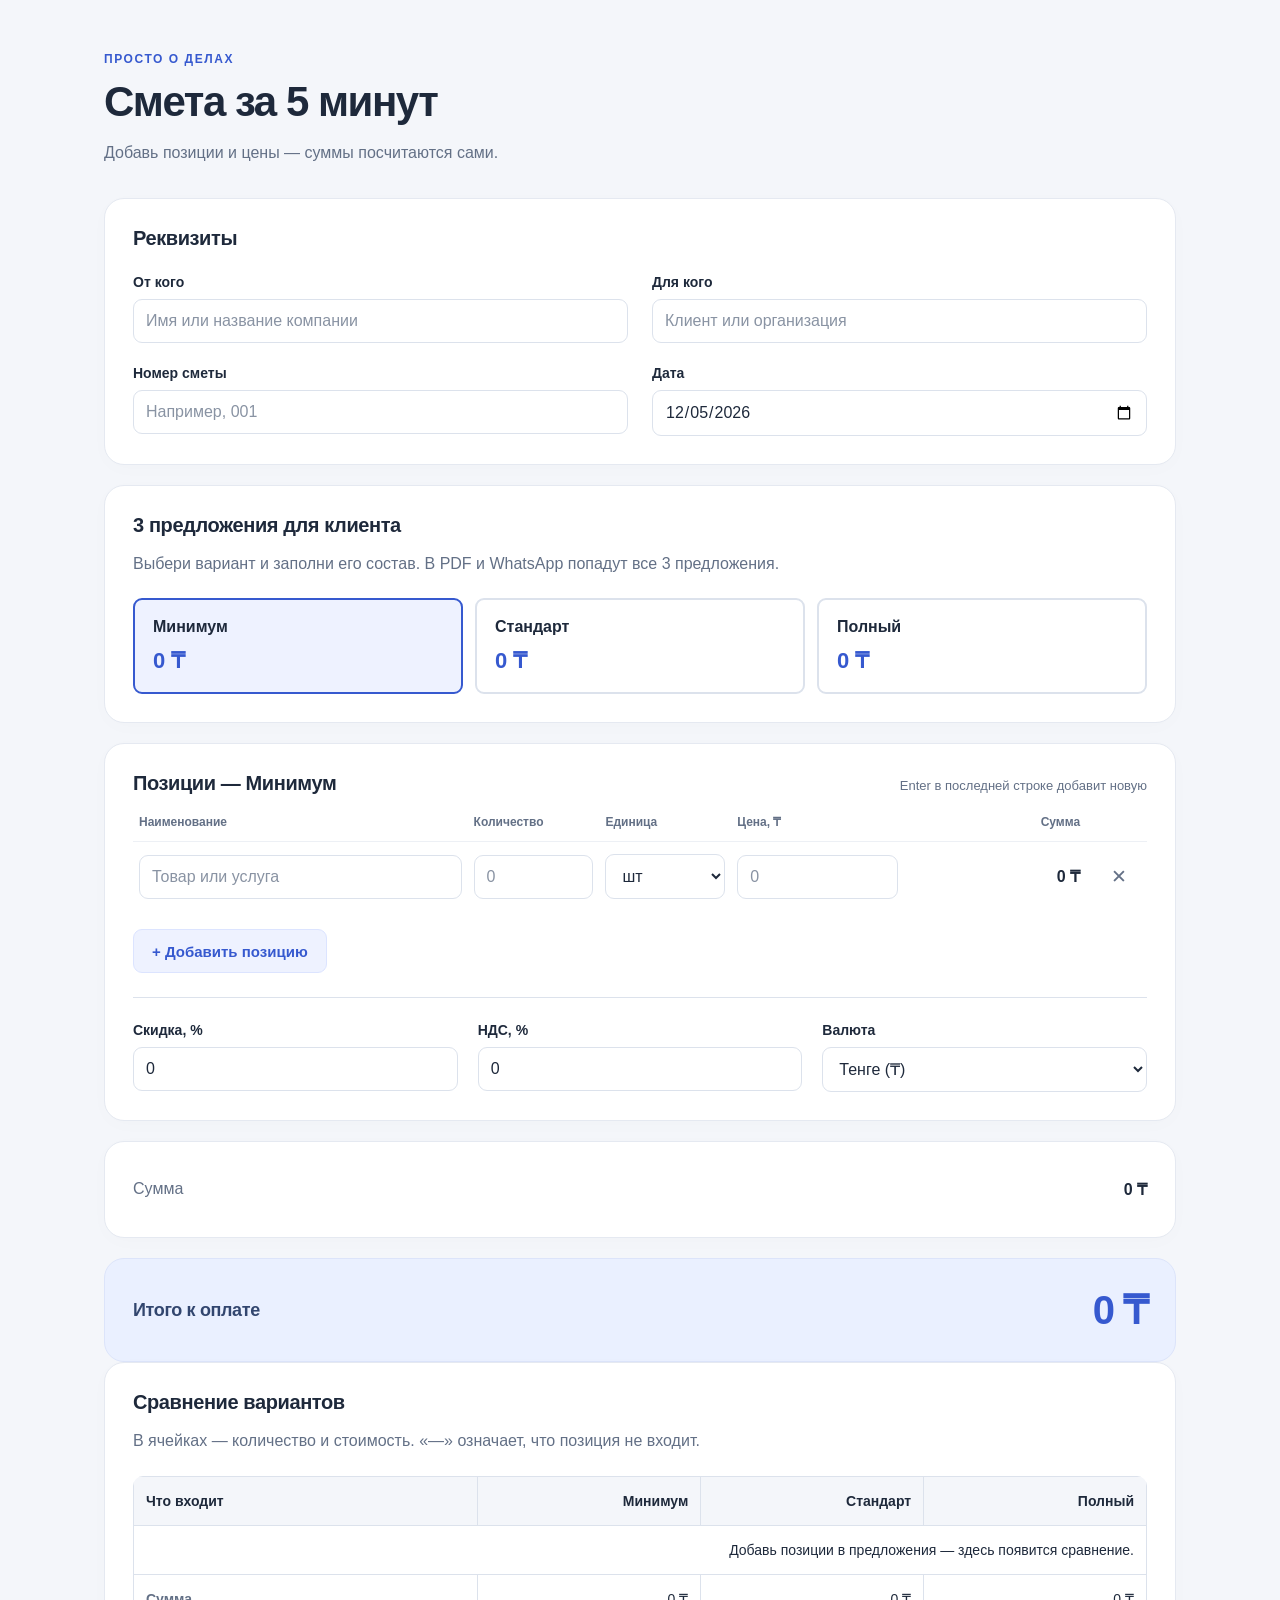
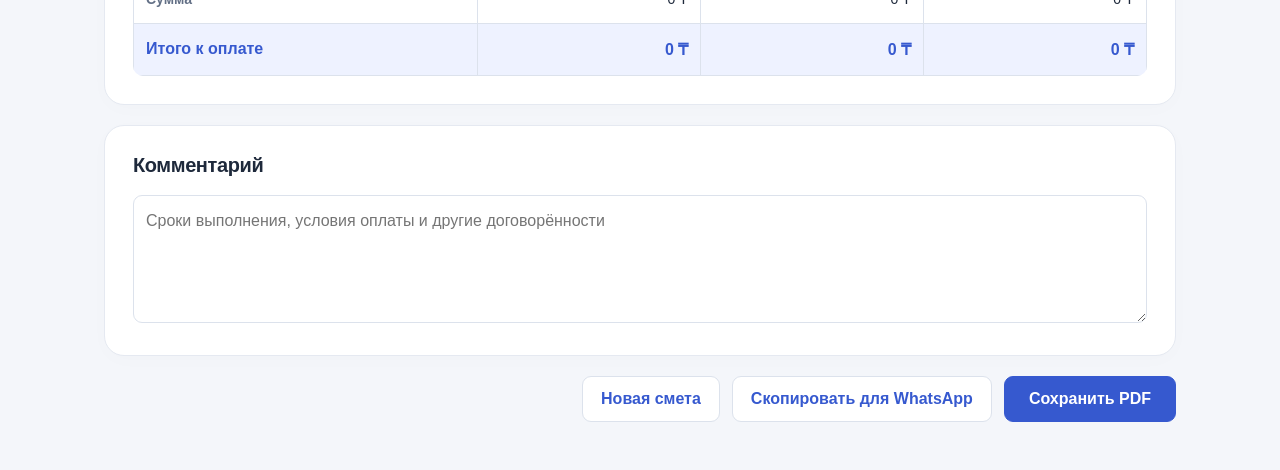
==== commit 1cecb549: "Добавить выбор валюты и ручной ввод курса" ====
--- a/index.html
+++ b/index.html
@@ -51,8 +51,14 @@
       <div class="adjustments-grid">
         <label>Скидка, %<input type="text" id="discount-percent" inputmode="decimal" value="0" autocomplete="off"></label>
         <label>НДС, %<input type="text" id="vat-percent" inputmode="decimal" value="0" autocomplete="off"></label>
-        <label>Валюта<select id="currency"><option value="₸">₸</option><option value="₽">₽</option><option value="$">$</option><option value="€">€</option></select></label>
+        <label>Валюта<select id="currency"><option value="₸">Тенге (₸)</option><option value="$">Доллар ($)</option><option value="€">Евро (€)</option><option value="₽">Рубль (₽)</option></select></label>
       </div>
+      <div class="exchange-controls" id="exchange-controls" hidden>
+        <label for="exchange-rate" id="exchange-label">Курс вручную</label>
+        <input type="text" id="exchange-rate" inputmode="decimal" autocomplete="off" aria-describedby="exchange-help exchange-status" placeholder="Введи курс">
+        <p id="exchange-help">Курс применяется к ценам во всех 3 предложениях.</p>
+      </div>
+      <p id="exchange-status" class="exchange-status" role="status"></p>
     </section>
 
     <section class="card summary-card offer-editor" aria-label="Расчёт итога">
@@ -71,6 +77,7 @@
     <section class="card comparison-card" aria-labelledby="comparison-heading">
       <h2 id="comparison-heading">Сравнение вариантов</h2>
       <p class="hint comparison-hint">В ячейках — количество и стоимость. «—» означает, что позиция не входит.</p>
+      <p id="exchange-note" class="hint"></p>
       <p class="comparison-scroll-hint">Листай таблицу влево и вправо, чтобы увидеть все варианты.</p>
       <div id="comparison" class="comparison-scroll" tabindex="0" role="region" aria-labelledby="comparison-heading"></div>
     </section>
--- a/styles.css
+++ b/styles.css
@@ -45,6 +45,10 @@
 .add-button:hover { background: #e0e7ff; }
 .adjustments-grid { display: grid; grid-template-columns: repeat(3, minmax(0, 1fr)); gap: 20px; margin-top: 24px; padding-top: 24px; border-top: 1px solid var(--border); }
 .adjustments-grid input, .adjustments-grid select { margin-top: 9px; }
+.exchange-controls { margin-top: 20px; max-width: 420px; }
+.exchange-controls input { margin-top: 9px; }
+.exchange-controls p, .exchange-status { color: var(--muted); font-size: 14px; line-height: 1.5; }
+.exchange-status:empty, #exchange-note:empty { display: none; }
 .summary-list { margin: 0; }
 .summary-list > div { display: flex; justify-content: space-between; gap: 20px; padding: 10px 0; }
 .summary-list > [hidden] { display: none; }
@@ -130,7 +134,7 @@
 @media print {
   :root, body { background: #fff; color: #000; font-size: 11pt; }
   .page { width: 100%; max-width: none; padding: 0; margin: 0; }
-  .page-header, button, .print-actions, .adjustments-grid, .action-status, #manual-copy, .offers-card, .offer-editor,
+  .page-header, button, .print-actions, .adjustments-grid, .exchange-controls, .exchange-status, .action-status, #manual-copy, .offers-card, .offer-editor,
   .keyboard-hint, .remove-cell, .positions-card th:last-child, .mobile-label,
   input, select, textarea { display: none !important; }
   .print-only, .print-value { display: block; }
@@ -169,6 +173,7 @@
   .print-offer .summary-list { width: 85mm; max-width: 100%; margin-left: auto; }
   .print-offer .print-payable { border-top: 1px solid #777; margin-top: 2mm; padding-top: 3mm; font-weight: 700; }
   .comparison-hint, .comparison-scroll-hint { display: none; }
+  #exchange-note { color: #000; font-size: 10pt; margin: 2mm 0; }
   .comparison-scroll { overflow: visible; margin-top: 3mm; border-radius: 0; }
   .comparison-table { min-width: 0; }
   .comparison-table th, .comparison-table td { padding: 2.5mm; border-color: #777; font-size: 9pt; width: 22%; color: #000; background: #fff; }
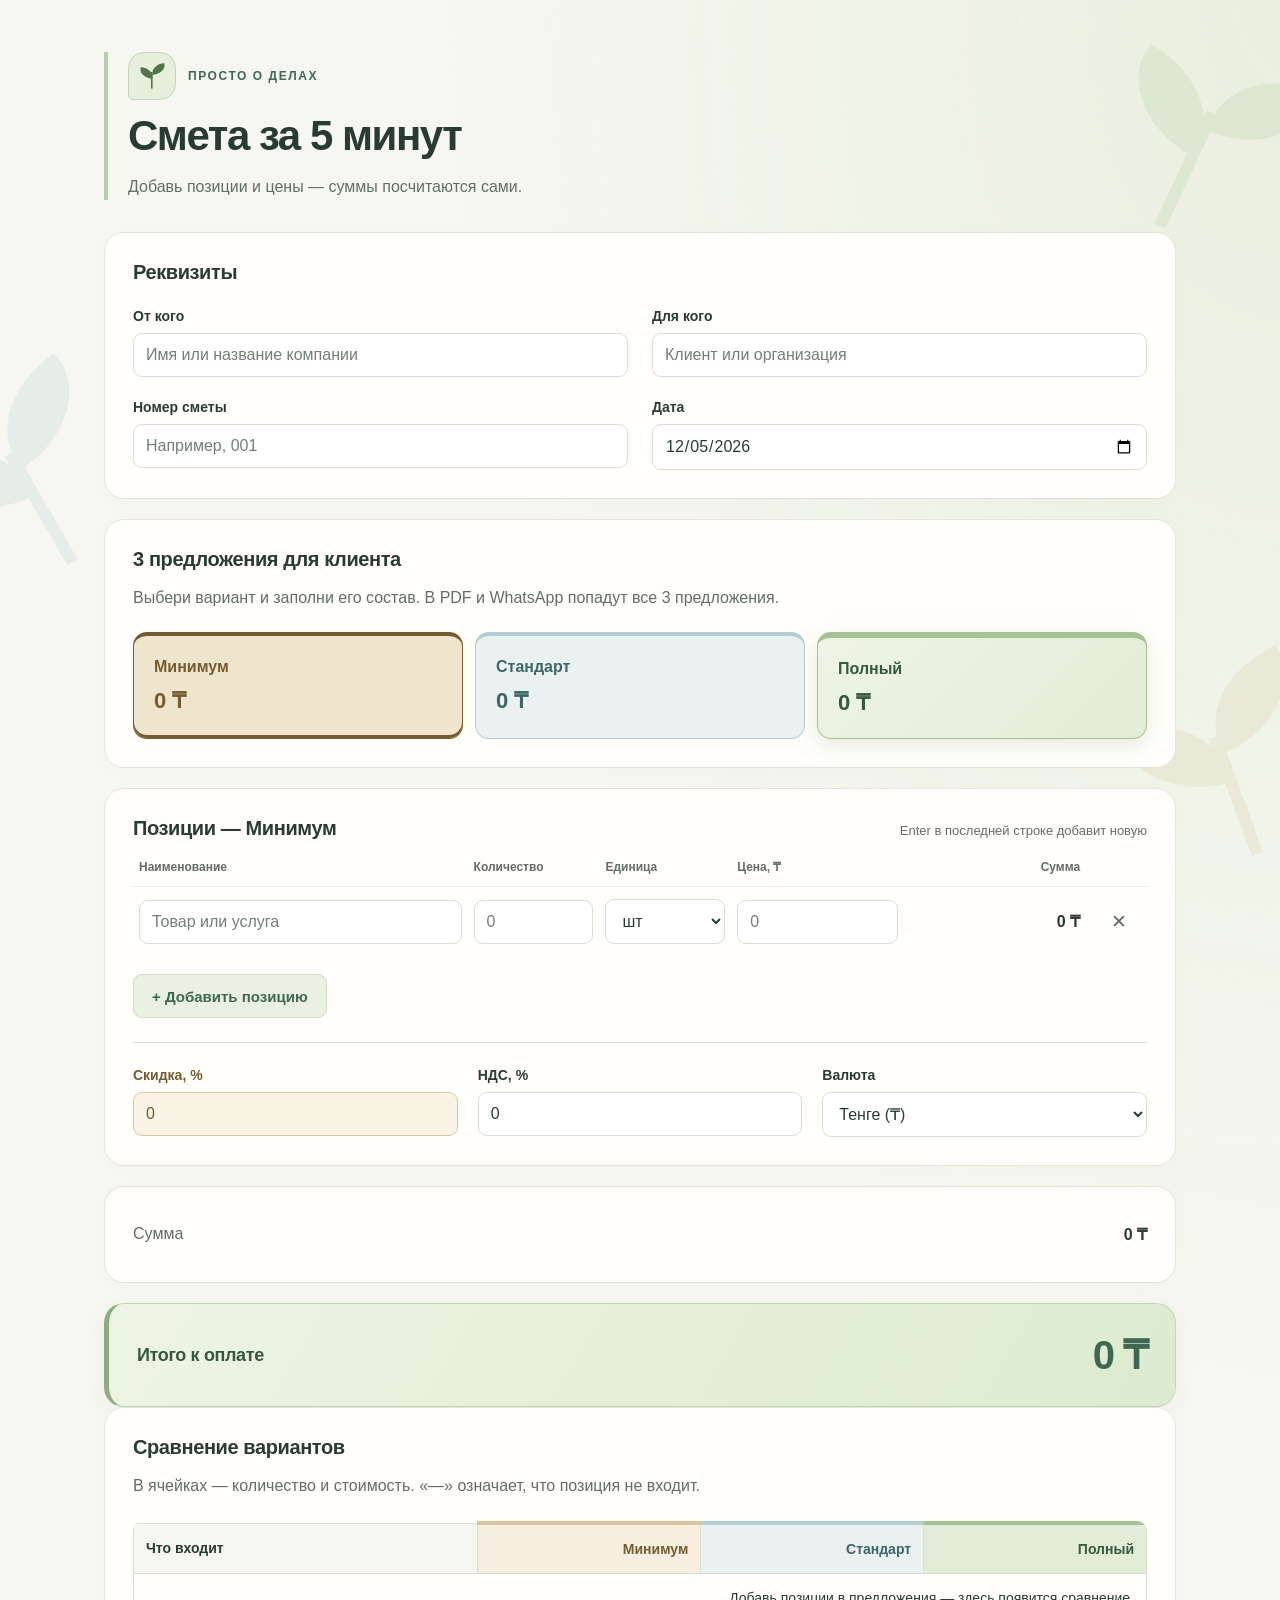
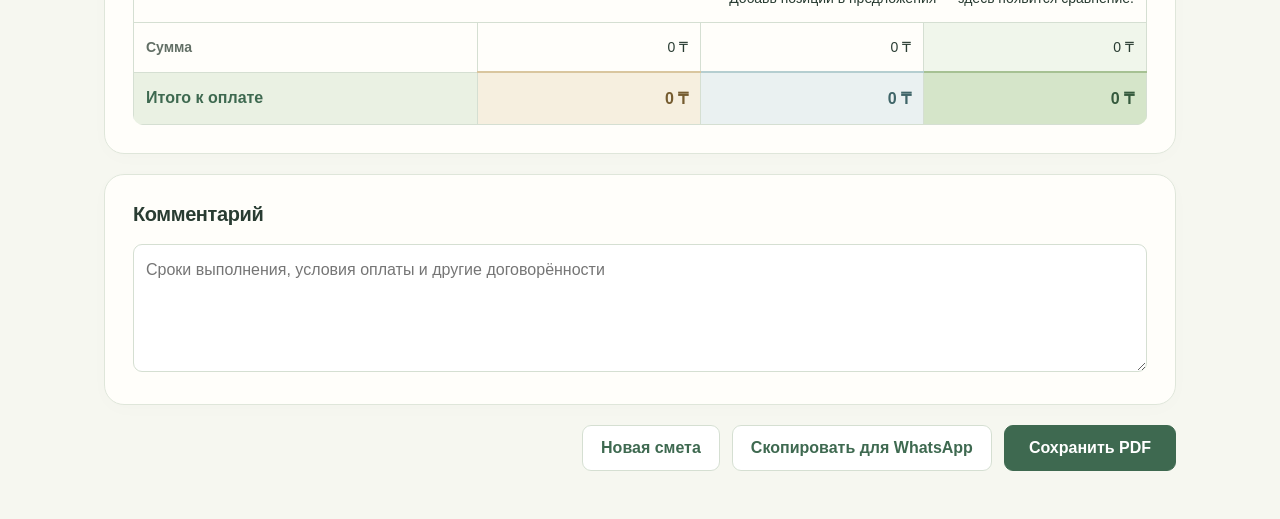
==== commit 8090f1be: "Добавить лого" ====
--- a/index.html
+++ b/index.html
@@ -8,9 +8,14 @@
   <script src="script.js" defer></script>
 </head>
 <body>
+  <div class="eco-backdrop" aria-hidden="true">
+    <span class="eco-sprout eco-sprout--top"></span>
+    <span class="eco-sprout eco-sprout--side"></span>
+    <span class="eco-sprout eco-sprout--bottom"></span>
+  </div>
   <main class="page">
     <header class="page-header">
-      <p class="eyebrow">ПРОСТО О ДЕЛАХ</p>
+      <p class="eyebrow"><span class="eco-logo" aria-hidden="true"><span class="eco-sprout"></span></span>ПРОСТО О ДЕЛАХ</p>
       <h1>Смета за 5 минут</h1>
       <p class="hint">Добавь позиции и цены — суммы посчитаются сами.</p>
     </header>
--- a/styles.css
+++ b/styles.css
@@ -1,11 +1,11 @@
 :root {
   color-scheme: light;
   font-family: -apple-system, BlinkMacSystemFont, "Segoe UI", sans-serif;
-  color: #1e293b;
-  background: #f4f6fa;
-  --accent: #3659cf;
-  --muted: #637086;
-  --border: #dce2ec;
+  color: #293c32;
+  background: #f6f7f0;
+  --accent: #3e6950;
+  --muted: #626f65;
+  --border: #d5dfd2;
 }
 
 * { box-sizing: border-box; }
@@ -16,13 +16,13 @@
 h1 { margin: 0; font-size: clamp(30px, 5vw, 42px); line-height: 1.15; letter-spacing: -.035em; }
 .hint { color: var(--muted); margin: 14px 0 0; line-height: 1.6; }
 h2 { font-size: 20px; margin: 0; letter-spacing: -.02em; }
-.card { background: #fff; border: 1px solid #e5e9f1; border-radius: 20px; padding: 28px; margin-bottom: 20px; box-shadow: 0 4px 20px #1e293b04; }
+.card { background: #fff; border: 1px solid #dfe6da; border-radius: 20px; padding: 28px; margin-bottom: 20px; box-shadow: 0 4px 20px #293c3204; }
 .details-grid { display: grid; grid-template-columns: repeat(2, minmax(0, 1fr)); gap: 22px 24px; margin-top: 24px; }
 label { display: block; min-width: 0; font-size: 14px; font-weight: 600; }
 input, select, textarea, button { font: inherit; min-height: 44px; min-width: 44px; }
-input, select, textarea { width: 100%; border: 1px solid var(--border); border-radius: 9px; background: #fff; color: #1e293b; padding: 12px; font-size: 16px; font-weight: 400; }
+input, select, textarea { width: 100%; border: 1px solid var(--border); border-radius: 9px; background: #fff; color: #293c32; padding: 12px; font-size: 16px; font-weight: 400; }
 .details-grid input { margin-top: 9px; }
-input::placeholder { color: #8993a3; }
+input::placeholder { color: #747e76; }
 button { cursor: pointer; border-radius: 9px; transition: background .15s; }
 input:focus-visible, select:focus-visible, textarea:focus-visible, button:focus-visible { outline: 3px solid var(--accent); outline-offset: 3px; }
 .section-heading { display: flex; flex-wrap: wrap; align-items: baseline; justify-content: space-between; gap: 12px; margin-bottom: 20px; }
@@ -35,14 +35,14 @@
 th:nth-child(4) { width: 17%; }
 th:nth-child(5) { width: 18%; }
 th:last-child { width: 56px; }
-td { padding: 12px 6px; border-top: 1px solid #edf0f5; vertical-align: middle; }
+td { padding: 12px 6px; border-top: 1px solid #e8ede3; vertical-align: middle; }
 .money-heading, .row-total-cell { text-align: right; }
 .row-total { font-weight: 650; font-size: 16px; overflow-wrap: anywhere; }
 .remove-cell { text-align: right; }
 .remove-button { width: 44px; padding: 0; background: transparent; color: var(--muted); border: 1px solid transparent; font-size: 19px; }
-.remove-button:hover { background: #eef1f7; color: #1e293b; }
-.add-button { color: var(--accent); background: #eef2ff; border: 1px solid #dce4ff; font-size: 15px; font-weight: 650; padding: 12px 18px; margin-top: 18px; }
-.add-button:hover { background: #e0e7ff; }
+.remove-button:hover { background: #edf1e7; color: #293c32; }
+.add-button { color: var(--accent); background: #eaf1e3; border: 1px solid #cddcc5; font-size: 15px; font-weight: 650; padding: 12px 18px; margin-top: 18px; }
+.add-button:hover { background: #dde9d4; }
 .adjustments-grid { display: grid; grid-template-columns: repeat(3, minmax(0, 1fr)); gap: 20px; margin-top: 24px; padding-top: 24px; border-top: 1px solid var(--border); }
 .adjustments-grid input, .adjustments-grid select { margin-top: 9px; }
 .exchange-controls { margin-top: 20px; max-width: 420px; }
@@ -54,8 +54,8 @@
 .summary-list > [hidden] { display: none; }
 .summary-list dt { color: var(--muted); }
 .summary-list dd { margin: 0; font-weight: 650; text-align: right; overflow-wrap: anywhere; min-width: 0; }
-.total-card { display: flex; align-items: center; justify-content: space-between; gap: 20px; background: #eaf0ff; border: 1px solid #dce4fa; border-radius: 20px; padding: 28px; }
-.total-card h2 { color: #32466f; font-size: 18px; }
+.total-card { display: flex; align-items: center; justify-content: space-between; gap: 20px; background: #e3eedc; border: 1px solid #c3d5b8; border-radius: 20px; padding: 28px; }
+.total-card h2 { color: #35583f; font-size: 18px; }
 #grand-total { color: var(--accent); font-size: clamp(28px, 5vw, 40px); font-weight: 750; letter-spacing: -.035em; text-align: right; overflow-wrap: anywhere; min-width: 0; }
 .mobile-label { display: none; }
 .sr-only { position: absolute; width: 1px; height: 1px; padding: 0; margin: -1px; overflow: hidden; clip: rect(0, 0, 0, 0); white-space: nowrap; border: 0; }
@@ -65,16 +65,16 @@
 textarea { margin-top: 18px; resize: vertical; line-height: 1.6; }
 .print-actions { display: flex; justify-content: flex-end; flex-wrap: wrap; gap: 12px; }
 .secondary-button { padding: 13px 18px; background: #fff; border: 1px solid var(--border); color: var(--accent); font-weight: 600; }
-.secondary-button:hover { background: #eef2ff; }
+.secondary-button:hover { background: #eaf1e3; }
 .action-status { color: var(--muted); font-size: 14px; text-align: right; }
 .action-status:empty { display: none; }
 .offer-options { display: grid; grid-template-columns: repeat(3, minmax(0, 1fr)); gap: 12px; margin-top: 22px; }
-.offer-option { display: flex; flex-direction: column; align-items: flex-start; gap: 12px; min-width: 0; padding: 18px; text-align: left; background: #fff; border: 2px solid var(--border); color: #1e293b; }
-.offer-option[aria-pressed="true"] { border-color: var(--accent); background: #eef2ff; }
+.offer-option { display: flex; flex-direction: column; align-items: flex-start; gap: 12px; min-width: 0; padding: 18px; text-align: left; background: #fff; border: 2px solid var(--border); color: #293c32; }
+.offer-option[aria-pressed="true"] { border-color: var(--accent); background: #eaf1e3; }
 .offer-option span { font-weight: 650; }
 .offer-option output { font-size: 22px; font-weight: 750; color: var(--accent); overflow-wrap: anywhere; max-width: 100%; }
 #save-pdf { background: var(--accent); color: #fff; border: 1px solid var(--accent); padding: 13px 24px; font-weight: 650; }
-#save-pdf:hover { background: #2847b1; }
+#save-pdf:hover { background: #31553f; }
 .comparison-scroll { overflow-x: auto; margin-top: 22px; border-radius: 10px; }
 .comparison-scroll:focus-visible { outline: 3px solid var(--accent); outline-offset: 3px; }
 .comparison-table { display: table; min-width: 580px; width: 100%; border-collapse: collapse; }
@@ -84,14 +84,163 @@
 .comparison-table tr { display: table-row; }
 .comparison-table th, .comparison-table td { display: table-cell; width: 22%; padding: 16px 12px; border: 1px solid var(--border); text-align: right; vertical-align: top; overflow-wrap: anywhere; font-size: 14px; }
 .comparison-table th:first-child { width: 34%; text-align: left; }
-.comparison-table thead th { background: #f4f6fa; color: #1e293b; font-weight: 650; }
-.comparison-table tbody th { font-weight: 500; color: #1e293b; }
+.comparison-table thead th { background: #f6f7f0; color: #293c32; font-weight: 650; }
+.comparison-table tbody th { font-weight: 500; color: #293c32; }
 .comparison-quantity, .comparison-amount { display: block; }
 .comparison-quantity { margin-bottom: 6px; color: var(--muted); font-size: 13px; }
 .comparison-amount { font-weight: 650; }
 .comparison-missing { color: var(--muted); }
-.comparison-table .comparison-payable th, .comparison-table .comparison-payable td { background: #eef2ff; color: var(--accent); font-weight: 750; font-size: 16px; }
+.comparison-table .comparison-payable th, .comparison-table .comparison-payable td { background: #eaf1e3; color: var(--accent); font-weight: 750; font-size: 16px; }
 .comparison-scroll-hint { display: none; }
+
+/* CSS sprout: two leaves and a stem, with no downloaded image assets. */
+.eco-backdrop { display: none; }
+.eco-sprout {
+  position: relative;
+  display: block;
+  width: 100%;
+  height: 100%;
+  color: inherit;
+  background: linear-gradient(currentColor, currentColor) center 78% / 5% 52% no-repeat;
+}
+.eco-sprout::before, .eco-sprout::after {
+  content: "";
+  position: absolute;
+  width: 40%;
+  height: 30%;
+  background: currentColor;
+}
+.eco-sprout::before {
+  left: 12%;
+  top: 25%;
+  border-radius: 0 90% 0 90%;
+  transform: rotate(8deg);
+}
+.eco-sprout::after {
+  left: 49%;
+  top: 13%;
+  border-radius: 90% 0 90% 0;
+  transform: rotate(-8deg);
+}
+.eco-logo {
+  display: inline-flex;
+  flex: 0 0 48px;
+  width: 48px;
+  height: 48px;
+  padding: 7px;
+  border: 1px solid #c3d5b8;
+  border-radius: 16px 16px 16px 5px;
+  color: #527548;
+  background: #e5efdc;
+}
+@media screen {
+  body { isolation: isolate; }
+  .page { position: relative; z-index: 1; }
+  .eyebrow { display: flex; align-items: center; gap: 12px; }
+  .eco-backdrop {
+    display: block;
+    position: fixed;
+    inset: 0;
+    z-index: 0;
+    overflow: hidden;
+    pointer-events: none;
+    user-select: none;
+  }
+  .eco-backdrop .eco-sprout { position: absolute; width: 240px; height: 240px; }
+  .eco-sprout--top { right: -40px; top: 20px; color: #c6d7b4; opacity: .36; transform: rotate(25deg); }
+  .eco-sprout--side { left: -95px; top: 40%; color: #c4d7d2; opacity: .32; transform: rotate(-30deg); }
+  .eco-sprout--bottom { right: -65px; bottom: 15px; color: #dfd0ae; opacity: .30; transform: rotate(-20deg); }
+}
+@media screen and (max-width: 640px) {
+  .eco-backdrop .eco-sprout { width: 150px; height: 150px; }
+  .eco-sprout--top { right: -45px; top: 18px; opacity: .23; }
+  .eco-sprout--side { left: -80px; }
+  .eco-sprout--bottom { right: -70px; }
+}
+
+/* Pastel nature palette shared by tariff cards and comparison columns. */
+@media screen {
+  body {
+    background: radial-gradient(ellipse at 100% 0, #e9efdf 0, transparent 46%), #f6f7f0;
+  }
+  .page-header { border-left: 4px solid #b7cca8; padding-left: 20px; }
+  .card { background: #fffefa; }
+  .offer-option[data-offer="0"], .comparison-table tr > :nth-child(2) {
+    --offer-bg: #f6efdf;
+    --offer-hover: #efe4cc;
+    --offer-ink: #755c30;
+    --offer-line: #d9c69f;
+  }
+  .offer-option[data-offer="1"], .comparison-table tr > :nth-child(3) {
+    --offer-bg: #eaf1f1;
+    --offer-hover: #dce9e9;
+    --offer-ink: #3f6568;
+    --offer-line: #b5ced0;
+  }
+  .offer-option[data-offer="2"], .comparison-table tr > :nth-child(4) {
+    --offer-bg: #e1edd8;
+    --offer-hover: #d5e5c9;
+    --offer-ink: #355a3d;
+    --offer-line: #a6c193;
+  }
+  .offer-option {
+    position: relative;
+    border: 1px solid var(--offer-line);
+    border-top-width: 4px;
+    border-radius: 14px;
+    background: var(--offer-bg);
+    color: var(--offer-ink);
+    padding: 22px 20px;
+    transition: background .15s, border-color .15s, box-shadow .15s;
+  }
+  .offer-option output { color: var(--offer-ink); }
+  .offer-option:hover { background: var(--offer-hover); }
+  .offer-option[aria-pressed="true"] {
+    background: var(--offer-hover);
+    border-color: var(--offer-ink);
+    box-shadow: inset 0 -3px 0 var(--offer-ink);
+  }
+  .offer-option[data-offer="2"] {
+    border-top-width: 6px;
+    box-shadow: 0 6px 18px #52744324;
+    background: linear-gradient(135deg, #edf4e5, var(--offer-bg));
+  }
+  .offer-option[data-offer="2"] span { font-weight: 750; }
+  .offer-option[data-offer="2"]:hover { background: var(--offer-hover); }
+  .offer-option[data-offer="2"][aria-pressed="true"] {
+    background: var(--offer-hover);
+    box-shadow: inset 0 -3px 0 var(--offer-ink), 0 6px 18px #52744324;
+  }
+  .adjustments-grid > label:first-child { color: #755c30; }
+  #discount-percent { background: #faf4e7; border-color: #d9c69f; color: #755c30; }
+  .summary-list > #discount-summary {
+    background: #f6efdf;
+    border-radius: 10px;
+    padding: 12px 14px;
+    margin-block: 4px;
+    color: #755c30;
+  }
+  #discount-summary dt { color: inherit; }
+  #discounted-total { color: var(--accent); }
+  .total-card {
+    background: linear-gradient(120deg, #edf4e5, #dcebcf);
+    border-left: 5px solid #8fac7b;
+    box-shadow: 0 6px 22px #5274430d;
+  }
+  .comparison-table thead th:not(:first-child) {
+    background: var(--offer-bg);
+    color: var(--offer-ink);
+    border-top: 4px solid var(--offer-line);
+  }
+  .comparison-table tbody td:nth-child(4),
+  .comparison-table tfoot td:nth-child(4) { background: #f0f6eb; }
+  .comparison-table .comparison-payable td {
+    background: var(--offer-bg);
+    color: var(--offer-ink);
+    border-top: 2px solid var(--offer-line);
+  }
+  .comparison-table .comparison-payable td:nth-child(4) { background: #d5e5c9; }
+}
 
 @media (min-width: 641px) and (max-width: 900px) {
   .page { padding-inline: 16px; }
